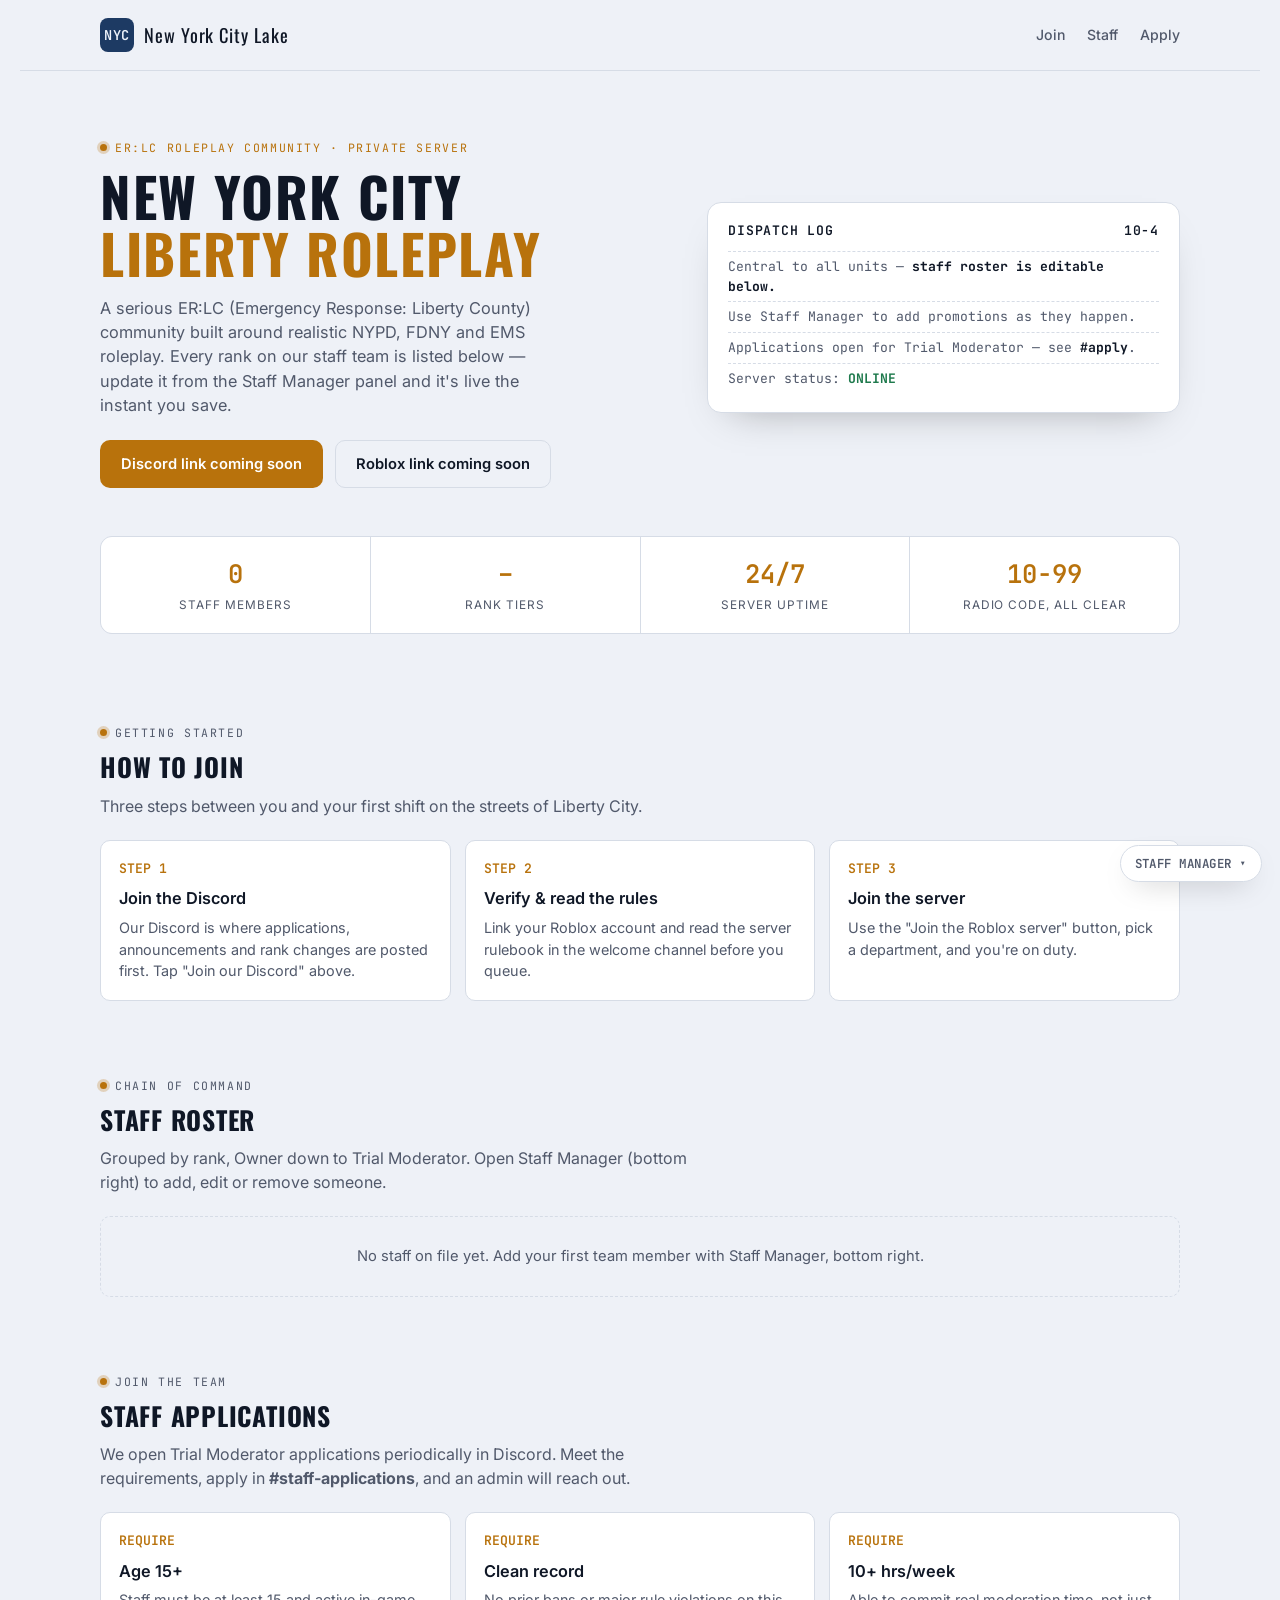
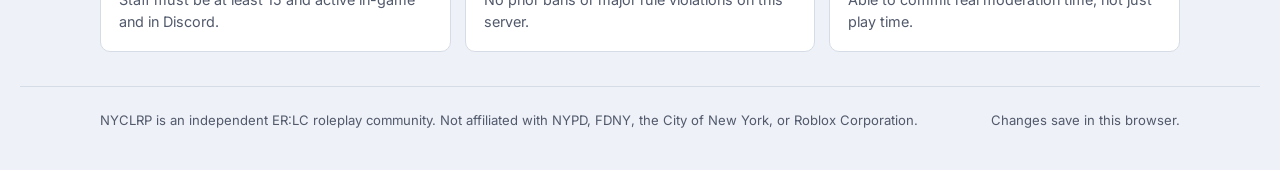
==== index.html @ 8e9d1079 "Create index.html" ====
<!doctype html>
<html lang="en">
<head>
<meta charset="UTF-8">
<meta name="viewport" content="width=device-width, initial-scale=1.0">
<title>New York City Lake </title>
<link rel="preconnect" href="https://fonts.googleapis.com">
<link rel="preconnect" href="https://fonts.gstatic.com" crossorigin>
<link rel="stylesheet" href="https://fonts.googleapis.com/css2?family=Oswald:wght@500;600;700&family=Inter:wght@400;500;600;700&family=JetBrains+Mono:wght@500;600&display=swap">
<style>
  :root {
    --bg: #eef1f7;
    --surface: #ffffff;
    --surface-2: #e4e9f2;
    --ink: #0f1726;
    --ink-dim: #51596b;
    --line: #d6dce6;
    --accent: #b8720c;
    --accent-ink: #ffffff;
    --badge: #1d3a63;
    --badge-ink: #eef3fb;
    --danger: #b23a3a;
    --good: #1f7a4d;
    --radius: 10px;
    --font-display: "Oswald", "Arial Narrow", sans-serif;
    --font-body: "Inter", system-ui, sans-serif;
    --font-mono: "JetBrains Mono", ui-monospace, monospace;
  }

  @media (prefers-color-scheme: dark) {
    :root:not([data-theme="light"]) {
      --bg: #0a0f1c;
      --surface: #111a2c;
      --surface-2: #182438;
      --ink: #e8edf6;
      --ink-dim: #93a0b8;
      --line: #26324a;
      --accent: #f5a623;
      --accent-ink: #1a1200;
      --badge: #3b6ea5;
      --badge-ink: #f2f6fc;
      --danger: #ef6a6a;
      --good: #3ecb82;
    }
  }

  :root[data-theme="dark"] {
    --bg: #0a0f1c;
    --surface: #111a2c;
    --surface-2: #182438;
    --ink: #e8edf6;
    --ink-dim: #93a0b8;
    --line: #26324a;
    --accent: #f5a623;
    --accent-ink: #1a1200;
    --badge: #3b6ea5;
    --badge-ink: #f2f6fc;
    --danger: #ef6a6a;
    --good: #3ecb82;
  }

  * { box-sizing: border-box; }
  html { color-scheme: light dark; }

  body {
    margin: 0;
    background: var(--bg);
    color: var(--ink);
    font-family: var(--font-body);
    line-height: 1.5;
    padding-inline: 20px;
  }

  a { color: inherit; }

  .wrap {
    max-width: 1080px;
    margin: 0 auto;
  }

  h1, h2, h3 {
    font-family: var(--font-display);
    text-transform: uppercase;
    letter-spacing: 0.03em;
    text-wrap: balance;
    margin: 0;
  }

  .eyebrow {
    font-family: var(--font-mono);
    font-size: 0.72rem;
    letter-spacing: 0.14em;
    text-transform: uppercase;
    color: var(--accent);
    display: flex;
    align-items: center;
    gap: 8px;
  }

  .eyebrow::before {
    content: "";
    width: 7px;
    height: 7px;
    border-radius: 50%;
    background: var(--accent);
    box-shadow: 0 0 0 3px color-mix(in srgb, var(--accent) 25%, transparent);
  }

  /* ---------- Header ---------- */
  header.top {
    padding-block: 18px;
    display: flex;
    align-items: center;
    justify-content: space-between;
    gap: 16px;
    border-bottom: 1px solid var(--line);
  }

  .brand {
    display: flex;
    align-items: center;
    gap: 10px;
    font-family: var(--font-display);
    font-size: 1.15rem;
    letter-spacing: 0.05em;
  }

  .brand .badge-mark {
    width: 34px;
    height: 34px;
    border-radius: 8px;
    background: var(--badge);
    color: var(--badge-ink);
    display: grid;
    place-items: center;
    font-family: var(--font-mono);
    font-weight: 600;
    font-size: 0.85rem;
  }

  nav.toplinks {
    display: flex;
    gap: 22px;
    font-size: 0.88rem;
    font-weight: 500;
  }
  nav.toplinks a { text-decoration: none; color: var(--ink-dim); }
  nav.toplinks a:hover { color: var(--ink); }

  /* ---------- Hero ---------- */
  .hero {
    padding-block: 56px 40px;
    display: grid;
    grid-template-columns: 1.2fr 1fr;
    gap: 40px;
    align-items: center;
  }

  @media (max-width: 760px) {
    .hero { grid-template-columns: 1fr; padding-block: 36px 28px; }
  }

  .hero h1 {
    font-size: clamp(2.1rem, 5vw, 3.4rem);
    line-height: 1.05;
    margin-block: 10px 14px;
  }

  .hero h1 .accent { color: var(--accent); }

  .hero p.lede {
    font-size: 1.02rem;
    color: var(--ink-dim);
    max-width: 46ch;
    margin: 0 0 22px;
  }

  .cta-row { display: flex; gap: 12px; flex-wrap: wrap; }

  .btn {
    font-family: var(--font-body);
    font-weight: 600;
    font-size: 0.92rem;
    border-radius: var(--radius);
    padding: 12px 20px;
    border: 1px solid transparent;
    cursor: pointer;
    text-decoration: none;
    display: inline-flex;
    align-items: center;
    gap: 8px;
    transition: transform 0.12s ease, filter 0.12s ease;
  }
  .btn:hover { filter: brightness(1.06); }
  .btn:active { transform: translateY(1px); }
  .btn:focus-visible { outline: 2px solid var(--accent); outline-offset: 2px; }

  .btn-accent { background: var(--accent); color: var(--accent-ink); }
  .btn-ghost { background: transparent; border-color: var(--line); color: var(--ink); }
  .btn-ghost:hover { background: var(--surface-2); }

  .dispatch-panel {
    background: var(--surface);
    border: 1px solid var(--line);
    border-radius: 14px;
    padding: 18px 20px;
    font-family: var(--font-mono);
    font-size: 0.82rem;
    color: var(--ink-dim);
    box-shadow: 0 18px 40px -24px rgba(0,0,0,0.35);
  }
  .dispatch-panel .dp-head {
    display: flex;
    justify-content: space-between;
    color: var(--ink);
    font-weight: 600;
    margin-bottom: 10px;
    letter-spacing: 0.06em;
  }
  .dispatch-panel .dp-line { padding: 5px 0; border-top: 1px dashed var(--line); }
  .dispatch-panel .dp-line:first-of-type { border-top: none; }
  .dispatch-panel .dp-line b { color: var(--ink); }

  /* ---------- Stat strip ---------- */
  .stats {
    display: grid;
    grid-template-columns: repeat(4, 1fr);
    gap: 1px;
    background: var(--line);
    border: 1px solid var(--line);
    border-radius: 12px;
    overflow: hidden;
    margin-block: 8px 48px;
  }
  @media (max-width: 640px) { .stats { grid-template-columns: repeat(2, 1fr); } }
  .stat {
    background: var(--surface);
    padding: 18px 16px;
    text-align: center;
  }
  .stat .num {
    font-family: var(--font-mono);
    font-size: 1.6rem;
    font-weight: 600;
    font-variant-numeric: tabular-nums;
    color: var(--accent);
  }
  .stat .lbl {
    font-size: 0.74rem;
    color: var(--ink-dim);
    text-transform: uppercase;
    letter-spacing: 0.08em;
    margin-top: 4px;
  }

  /* ---------- Section shell ---------- */
  section { padding-block: 34px; }
  section .sec-head { margin-bottom: 22px; }
  section .sec-head h2 { font-size: 1.6rem; margin-top: 6px; }
  section .sec-head p { color: var(--ink-dim); max-width: 60ch; margin: 8px 0 0; }

  /* ---------- Join steps ---------- */
  .steps {
    display: grid;
    grid-template-columns: repeat(3, 1fr);
    gap: 14px;
  }
  @media (max-width: 760px) { .steps { grid-template-columns: 1fr; } }
  .step {
    background: var(--surface);
    border: 1px solid var(--line);
    border-radius: var(--radius);
    padding: 18px;
  }
  .step .step-no {
    font-family: var(--font-mono);
    color: var(--accent);
    font-weight: 600;
    font-size: 0.82rem;
  }
  .step h3 {
    font-family: var(--font-body);
    text-transform: none;
    font-size: 1.02rem;
    font-weight: 600;
    letter-spacing: 0;
    margin: 8px 0 6px;
  }
  .step p { color: var(--ink-dim); font-size: 0.9rem; margin: 0; }

  /* ---------- Staff roster ---------- */
  .rank-group { margin-bottom: 26px; }
  .rank-group h3 {
    font-family: var(--font-display);
    font-size: 1rem;
    color: var(--ink);
    display: flex;
    align-items: center;
    gap: 10px;
    margin-bottom: 12px;
  }
  .rank-group h3 .count {
    font-family: var(--font-mono);
    background: var(--surface-2);
    color: var(--ink-dim);
    border-radius: 999px;
    padding: 2px 9px;
    font-size: 0.72rem;
    text-transform: none;
    letter-spacing: 0;
  }
  .rank-group h3::after {
    content: "";
    flex: 1;
    height: 1px;
    background: var(--line);
  }

  .roster-grid {
    display: grid;
    grid-template-columns: repeat(auto-fill, minmax(230px, 1fr));
    gap: 12px;
  }

  .staff-card {
    background: var(--surface);
    border: 1px solid var(--line);
    border-radius: var(--radius);
    padding: 14px 16px;
    display: flex;
    flex-direction: column;
    gap: 6px;
    position: relative;
  }
  .staff-card .s-name {
    font-weight: 600;
    font-size: 0.98rem;
  }
  .staff-card .s-rank {
    font-family: var(--font-mono);
    font-size: 0.7rem;
    color: var(--accent);
    text-transform: uppercase;
    letter-spacing: 0.06em;
  }
  .staff-card .s-meta {
    font-size: 0.82rem;
    color: var(--ink-dim);
    display: flex;
    flex-direction: column;
    gap: 2px;
  }
  .staff-card .s-meta span b {
    color: var(--ink-dim);
    font-family: var(--font-mono);
    font-weight: 500;
  }
  .staff-card .s-edit {
    position: absolute;
    top: 10px;
    right: 10px;
    display: flex;
    gap: 6px;
  }
  .staff-card .s-edit button {
    border: 1px solid var(--line);
    background: var(--surface-2);
    color: var(--ink-dim);
    border-radius: 6px;
    font-size: 0.68rem;
    padding: 3px 7px;
    cursor: pointer;
    font-family: var(--font-body);
  }
  .staff-card .s-edit button:hover { color: var(--ink); }

  .empty-roster {
    border: 1px dashed var(--line);
    border-radius: var(--radius);
    padding: 28px;
    text-align: center;
    color: var(--ink-dim);
    font-size: 0.92rem;
  }

  /* ---------- Admin dock ---------- */
  .admin-dock {
    position: fixed;
    bottom: 18px;
    right: 18px;
    z-index: 40;
    display: flex;
    flex-direction: column;
    align-items: flex-end;
    gap: 10px;
  }
  .admin-toggle {
    background: var(--surface);
    border: 1px solid var(--line);
    color: var(--ink-dim);
    border-radius: 999px;
    padding: 9px 14px;
    font-size: 0.78rem;
    font-weight: 600;
    cursor: pointer;
    box-shadow: 0 10px 30px -14px rgba(0,0,0,0.4);
    font-family: var(--font-mono);
    letter-spacing: 0.04em;
  }
  .admin-toggle:hover { color: var(--ink); }

  .admin-panel {
    width: min(360px, calc(100vw - 36px));
    max-height: min(70vh, 560px);
    overflow-y: auto;
    background: var(--surface);
    border: 1px solid var(--line);
    border-radius: 12px;
    padding: 16px;
    box-shadow: 0 24px 60px -20px rgba(0,0,0,0.45);
    display: none;
  }
  body.admin-open .admin-panel { display: block; }

  .admin-panel h4 {
    font-family: var(--font-display);
    font-size: 0.92rem;
    margin: 0 0 10px;
    letter-spacing: 0.04em;
  }
  .admin-panel .note {
    font-size: 0.76rem;
    color: var(--ink-dim);
    margin: 0 0 12px;
    padding: 8px 10px;
    background: var(--surface-2);
    border-radius: 8px;
  }
  .field { margin-bottom: 10px; }
  .field label {
    display: block;
    font-size: 0.72rem;
    text-transform: uppercase;
    letter-spacing: 0.06em;
    color: var(--ink-dim);
    margin-bottom: 4px;
  }
  .field input, .field select {
    width: 100%;
    background: var(--surface-2);
    border: 1px solid var(--line);
    border-radius: 7px;
    padding: 8px 10px;
    color: var(--ink);
    font-family: var(--font-body);
    font-size: 0.86rem;
  }
  .field input:focus-visible, .field select:focus-visible { outline: 2px solid var(--accent); }

  .admin-panel .form-actions { display: flex; gap: 8px; margin-top: 4px; }
  .admin-panel .form-actions .btn { padding: 9px 14px; font-size: 0.82rem; flex: 1; justify-content: center; }

  .admin-status {
    font-size: 0.78rem;
    margin-top: 8px;
    min-height: 1.2em;
  }
  .admin-status.err { color: var(--danger); }
  .admin-status.ok { color: var(--good); }

  hr.divider { border: none; border-top: 1px solid var(--line); margin: 16px 0; }

  .link-edit-row { display: flex; gap: 6px; }
  .link-edit-row input { flex: 1; }
  .link-edit-row button {
    border: 1px solid var(--line);
    background: var(--surface-2);
    border-radius: 7px;
    padding: 0 10px;
    cursor: pointer;
    color: var(--ink-dim);
    font-size: 0.78rem;
  }

  footer {
    border-top: 1px solid var(--line);
    padding-block: 24px 40px;
    color: var(--ink-dim);
    font-size: 0.82rem;
    display: flex;
    justify-content: space-between;
    flex-wrap: wrap;
    gap: 10px;
  }
</style>
</head>
<body>

<header class="top">
  <div class="wrap" style="display:flex;align-items:center;justify-content:space-between;width:100%;">
    <div class="brand">
      <span class="badge-mark">NYC</span>
      New York City Lake
    </div>
    <nav class="toplinks">
      <a href="#join">Join</a>
      <a href="#staff">Staff</a>
      <a href="#apply">Apply</a>
    </nav>
  </div>
</header>

<div class="wrap">

  <section class="hero" style="padding-top:56px;">
    <div>
      <p class="eyebrow">ER:LC ROLEPLAY COMMUNITY &middot; PRIVATE SERVER</p>
      <h1>New York City<br><span class="accent">Liberty Roleplay</span></h1>
      <p class="lede">A serious ER:LC (Emergency Response: Liberty County) community built around realistic NYPD, FDNY and EMS roleplay. Every rank on our staff team is listed below — update it from the Staff Manager panel and it's live the instant you save.</p>
      <div class="cta-row">
        <a class="btn btn-accent" id="discordCta" href="#" target="_blank" rel="noopener">Join our Discord →</a>
        <a class="btn btn-ghost" id="robloxCta" href="#" target="_blank" rel="noopener">Join the Roblox server</a>
      </div>
    </div>
    <div class="dispatch-panel">
      <div class="dp-head"><span>DISPATCH LOG</span><span>10-4</span></div>
      <div class="dp-line">Central to all units — <b>staff roster is editable below.</b></div>
      <div class="dp-line">Use Staff Manager to add promotions as they happen.</div>
      <div class="dp-line">Applications open for Trial Moderator — see <b>#apply</b>.</div>
      <div class="dp-line">Server status: <b style="color:var(--good);">ONLINE</b></div>
    </div>
  </section>

  <div class="stats">
    <div class="stat"><div class="num" id="statStaff">–</div><div class="lbl">Staff members</div></div>
    <div class="stat"><div class="num" id="statRanks">–</div><div class="lbl">Rank tiers</div></div>
    <div class="stat"><div class="num">24/7</div><div class="lbl">Server uptime</div></div>
    <div class="stat"><div class="num">10-99</div><div class="lbl">Radio code, all clear</div></div>
  </div>

  <section id="join">
    <div class="sec-head">
      <p class="eyebrow">GETTING STARTED</p>
      <h2>How to join</h2>
      <p>Three steps between you and your first shift on the streets of Liberty City.</p>
    </div>
    <div class="steps">
      <div class="step">
        <div class="step-no">STEP 1</div>
        <h3>Join the Discord</h3>
        <p>Our Discord is where applications, announcements and rank changes are posted first. Tap "Join our Discord" above.</p>
      </div>
      <div class="step">
        <div class="step-no">STEP 2</div>
        <h3>Verify &amp; read the rules</h3>
        <p>Link your Roblox account and read the server rulebook in the welcome channel before you queue.</p>
      </div>
      <div class="step">
        <div class="step-no">STEP 3</div>
        <h3>Join the server</h3>
        <p>Use the "Join the Roblox server" button, pick a department, and you're on duty.</p>
      </div>
    </div>
  </section>

  <section id="staff">
    <div class="sec-head">
      <p class="eyebrow">CHAIN OF COMMAND</p>
      <h2>Staff roster</h2>
      <p>Grouped by rank, Owner down to Trial Moderator. Open Staff Manager (bottom right) to add, edit or remove someone.</p>
    </div>
    <div id="rosterRoot">
      <div class="empty-roster">Loading roster…</div>
    </div>
  </section>

  <section id="apply">
    <div class="sec-head">
      <p class="eyebrow">JOIN THE TEAM</p>
      <h2>Staff applications</h2>
      <p>We open Trial Moderator applications periodically in Discord. Meet the requirements, apply in <b>#staff-applications</b>, and an admin will reach out.</p>
    </div>
    <div class="steps">
      <div class="step">
        <div class="step-no">REQUIRE</div>
        <h3>Age 15+</h3>
        <p>Staff must be at least 15 and active in-game and in Discord.</p>
      </div>
      <div class="step">
        <div class="step-no">REQUIRE</div>
        <h3>Clean record</h3>
        <p>No prior bans or major rule violations on this server.</p>
      </div>
      <div class="step">
        <div class="step-no">REQUIRE</div>
        <h3>10+ hrs/week</h3>
        <p>Able to commit real moderation time, not just play time.</p>
      </div>
    </div>
  </section>

</div>

<footer>
  <div class="wrap" style="display:flex;justify-content:space-between;flex-wrap:wrap;gap:10px;width:100%;">
    <span>NYCLRP is an independent ER:LC roleplay community. Not affiliated with NYPD, FDNY, the City of New York, or Roblox Corporation.</span>
    <span id="footNote">Changes save in this browser.</span>
  </div>
</footer>

<div class="admin-dock">
  <div class="admin-panel" id="adminPanel">
    <h4>STAFF MANAGER</h4>
    <p class="note">Add, edit or remove staff below. Changes save to this browser and appear on the roster immediately.</p>

    <div class="field">
      <label for="f-name">Name / callsign</label>
      <input id="f-name" type="text" placeholder="e.g. Officer J. Reyes">
    </div>
    <div class="field">
      <label for="f-roblox">Roblox username</label>
      <input id="f-roblox" type="text" placeholder="e.g. jreyes_nyc">
    </div>
    <div class="field">
      <label for="f-discord">Discord tag</label>
      <input id="f-discord" type="text" placeholder="e.g. jreyes">
    </div>
    <div class="field">
      <label for="f-badge">Badge / unit number (optional)</label>
      <input id="f-badge" type="text" placeholder="e.g. 4471">
    </div>
    <div class="field">
      <label for="f-rank">Rank</label>
      <select id="f-rank">
        <option value="7">Owner</option>
        <option value="6">Co-Owner</option>
        <option value="5">Head Admin</option>
        <option value="4">Admin</option>
        <option value="3">Senior Moderator</option>
        <option value="2">Moderator</option>
        <option value="1">Trial Moderator</option>
      </select>
    </div>
    <div class="form-actions">
      <button class="btn btn-accent" id="saveStaffBtn" type="button">Add to roster</button>
      <button class="btn btn-ghost" id="cancelEditBtn" type="button" style="display:none;">Cancel</button>
    </div>
    <div class="admin-status" id="staffStatus"></div>

    <hr class="divider">

    <h4>SERVER LINKS</h4>
    <div class="field">
      <label for="f-discord-link">Discord invite URL</label>
      <div class="link-edit-row">
        <input id="f-discord-link" type="text" placeholder="https://discord.gg/...">
        <button id="saveDiscordLink" type="button">Save</button>
      </div>
    </div>
    <div class="field">
      <label for="f-roblox-link">Roblox server URL</label>
      <div class="link-edit-row">
        <input id="f-roblox-link" type="text" placeholder="https://roblox.com/games/...">
        <button id="saveRobloxLink" type="button">Save</button>
      </div>
    </div>
    <div class="admin-status" id="linksStatus"></div>
  </div>
  <button class="admin-toggle" id="adminToggle">STAFF MANAGER ▾</button>
</div>

<script>
(function () {
  var STAFF_KEY = "nyclrp_staff";
  var CONFIG_KEY = "nyclrp_config";

  var RANK_ORDER = [
    { key: "7", label: "Owner" },
    { key: "6", label: "Co-Owner" },
    { key: "5", label: "Head Admin" },
    { key: "4", label: "Admin" },
    { key: "3", label: "Senior Moderator" },
    { key: "2", label: "Moderator" },
    { key: "1", label: "Trial Moderator" }
  ];

  var els = {
    rosterRoot: document.getElementById("rosterRoot"),
    statStaff: document.getElementById("statStaff"),
    statRanks: document.getElementById("statRanks"),
    discordCta: document.getElementById("discordCta"),
    robloxCta: document.getElementById("robloxCta"),
    adminToggle: document.getElementById("adminToggle"),
    fName: document.getElementById("f-name"),
    fRoblox: document.getElementById("f-roblox"),
    fDiscord: document.getElementById("f-discord"),
    fBadge: document.getElementById("f-badge"),
    fRank: document.getElementById("f-rank"),
    saveStaffBtn: document.getElementById("saveStaffBtn"),
    cancelEditBtn: document.getElementById("cancelEditBtn"),
    staffStatus: document.getElementById("staffStatus"),
    fDiscordLink: document.getElementById("f-discord-link"),
    fRobloxLink: document.getElementById("f-roblox-link"),
    saveDiscordLink: document.getElementById("saveDiscordLink"),
    saveRobloxLink: document.getElementById("saveRobloxLink"),
    linksStatus: document.getElementById("linksStatus")
  };

  var editingId = null;

  function escapeHtml(s) {
    return String(s == null ? "" : s).replace(/[&<>"']/g, function (c) {
      return { "&": "&amp;", "<": "&lt;", ">": "&gt;", '"': "&quot;", "'": "&#39;" }[c];
    });
  }

  function loadStaff() {
    try {
      return JSON.parse(localStorage.getItem(STAFF_KEY) || "[]");
    } catch (e) {
      return [];
    }
  }

  function saveStaff(list) {
    localStorage.setItem(STAFF_KEY, JSON.stringify(list));
  }

  function loadConfig() {
    try {
      return JSON.parse(localStorage.getItem(CONFIG_KEY) || "{}");
    } catch (e) {
      return {};
    }
  }

  function saveConfig(cfg) {
    localStorage.setItem(CONFIG_KEY, JSON.stringify(cfg));
  }

  function renderRoster() {
    var docs = loadStaff();
    els.statStaff.textContent = docs.length;
    var present = new Set(docs.map(function (d) { return String(d.rank); }));
    els.statRanks.textContent = present.size || "–";

    if (!docs.length) {
      els.rosterRoot.innerHTML = '<div class="empty-roster">No staff on file yet. Add your first team member with Staff Manager, bottom right.</div>';
      return;
    }

    var byRank = {};
    docs.forEach(function (d) {
      var k = String(d.rank);
      (byRank[k] = byRank[k] || []).push(d);
    });

    var html = "";
    RANK_ORDER.forEach(function (r) {
      var members = byRank[r.key];
      if (!members || !members.length) return;
      members.sort(function (a, b) { return (a.name || "").localeCompare(b.name || ""); });
      html += '<div class="rank-group"><h3>' + escapeHtml(r.label) + ' <span class="count">' + members.length + '</span></h3><div class="roster-grid">';
      members.forEach(function (m) {
        html += '<div class="staff-card" data-id="' + escapeHtml(m.id) + '">' +
          '<div class="s-edit"><button data-act="edit">Edit</button><button data-act="remove">Remove</button></div>' +
          '<div class="s-rank">' + escapeHtml(r.label) + '</div>' +
          '<div class="s-name">' + escapeHtml(m.name) + '</div>' +
          '<div class="s-meta">' +
          (m.roblox ? '<span><b>RBLX</b> ' + escapeHtml(m.roblox) + '</span>' : '') +
          (m.discord ? '<span><b>DISC</b> ' + escapeHtml(m.discord) + '</span>' : '') +
          (m.badge ? '<span><b>BADGE</b> ' + escapeHtml(m.badge) + '</span>' : '') +
          '</div></div>';
      });
      html += '</div></div>';
    });
    els.rosterRoot.innerHTML = html || '<div class="empty-roster">No staff on file yet.</div>';
  }

  els.rosterRoot.addEventListener("click", function (e) {
    var btn = e.target.closest("button[data-act]");
    if (!btn) return;
    var card = btn.closest(".staff-card");
    var id = card.getAttribute("data-id");
    var list = loadStaff();
    var rec = list.find(function (s) { return s.id === id; });
    if (!rec) return;

    if (btn.dataset.act === "edit") {
      editingId = id;
      els.fName.value = rec.name || "";
      els.fRoblox.value = rec.roblox || "";
      els.fDiscord.value = rec.discord || "";
      els.fBadge.value = rec.badge || "";
      els.fRank.value = String(rec.rank);
      els.saveStaffBtn.textContent = "Save changes";
      els.cancelEditBtn.style.display = "inline-flex";
      els.staffStatus.textContent = "";
      document.body.classList.add("admin-open");
      window.scrollTo({ top: 0, behavior: "smooth" });
    } else if (btn.dataset.act === "remove") {
      saveStaff(list.filter(function (s) { return s.id !== id; }));
      renderRoster();
    }
  });

  els.cancelEditBtn.addEventListener("click", resetForm);

  function resetForm() {
    editingId = null;
    els.fName.value = "";
    els.fRoblox.value = "";
    els.fDiscord.value = "";
    els.fBadge.value = "";
    els.fRank.value = "1";
    els.saveStaffBtn.textContent = "Add to roster";
    els.cancelEditBtn.style.display = "none";
    els.staffStatus.textContent = "";
  }

  els.saveStaffBtn.addEventListener("click", function () {
    var name = els.fName.value.trim();
    if (!name) {
      els.staffStatus.className = "admin-status err";
      els.staffStatus.textContent = "Name is required.";
      return;
    }
    var list = loadStaff();
    var body = {
      name: name,
      roblox: els.fRoblox.value.trim(),
      discord: els.fDiscord.value.trim(),
      badge: els.fBadge.value.trim(),
      rank: Number(els.fRank.value),
      updatedAt: new Date().toISOString()
    };

    if (editingId) {
      var idx = list.findIndex(function (s) { return s.id === editingId; });
      if (idx !== -1) list[idx] = Object.assign({ id: editingId }, body);
    } else {
      body.id = "s_" + Date.now() + "_" + Math.random().toString(36).slice(2, 8);
      list.push(body);
    }
    saveStaff(list);
    els.staffStatus.className = "admin-status ok";
    els.staffStatus.textContent = "Saved.";
    resetForm();
    renderRoster();
  });

  function applyConfig(cfg) {
    if (cfg && cfg.discordInvite) {
      els.discordCta.href = cfg.discordInvite;
      els.fDiscordLink.value = cfg.discordInvite;
      els.discordCta.textContent = "Join our Discord →";
    } else {
      els.discordCta.href = "#";
      els.discordCta.textContent = "Discord link coming soon";
    }
    if (cfg && cfg.robloxLink) {
      els.robloxCta.href = cfg.robloxLink;
      els.fRobloxLink.value = cfg.robloxLink;
      els.robloxCta.textContent = "Join the Roblox server";
    } else {
      els.robloxCta.href = "#";
      els.robloxCta.textContent = "Roblox link coming soon";
    }
  }

  function saveLink(field, input, statusEl) {
    var val = input.value.trim();
    if (!val) { statusEl.className = "admin-status err"; statusEl.textContent = "Enter a URL first."; return; }
    var cfg = loadConfig();
    cfg[field] = val;
    saveConfig(cfg);
    applyConfig(cfg);
    statusEl.className = "admin-status ok";
    statusEl.textContent = "Link updated.";
  }

  els.saveDiscordLink.addEventListener("click", function () { saveLink("discordInvite", els.fDiscordLink, els.linksStatus); });
  els.saveRobloxLink.addEventListener("click", function () { saveLink("robloxLink", els.fRobloxLink, els.linksStatus); });

  els.adminToggle.addEventListener("click", function () {
    document.body.classList.toggle("admin-open");
  });

  applyConfig(loadConfig());
  renderRoster();
})();
</script>
</body>
</html>
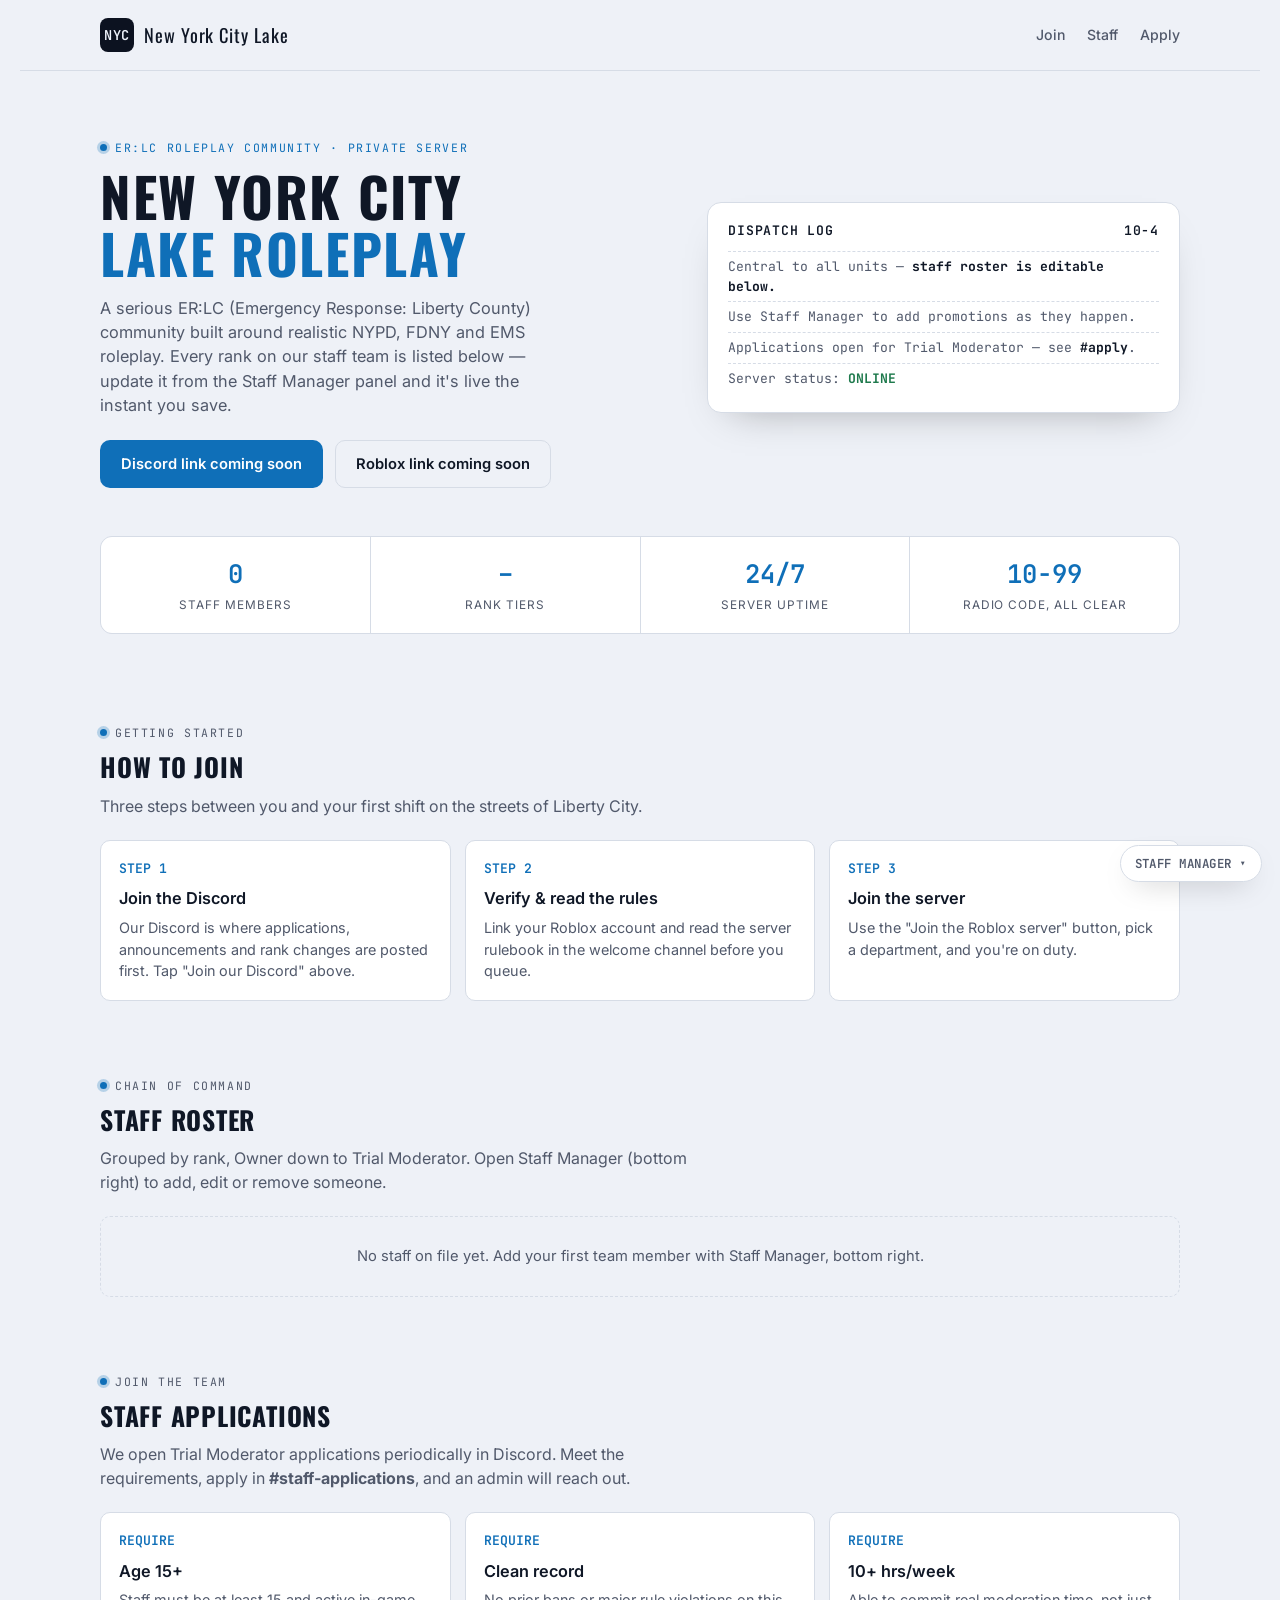
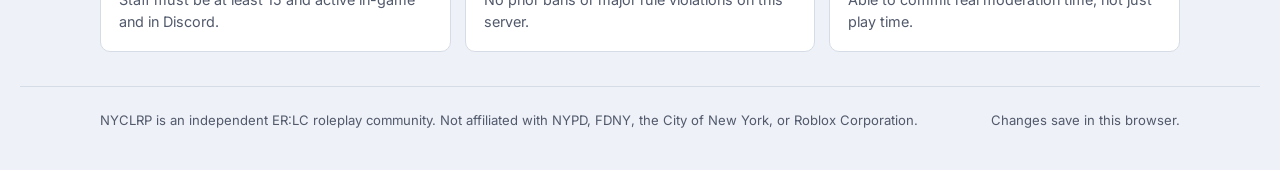
==== commit cd436381: "Update index.html" ====
--- a/index.html
+++ b/index.html
@@ -15,9 +15,9 @@
     --ink: #0f1726;
     --ink-dim: #51596b;
     --line: #d6dce6;
-    --accent: #b8720c;
+    --accent: #0f6fb8;
     --accent-ink: #ffffff;
-    --badge: #1d3a63;
+    --badge: #0c1220;
     --badge-ink: #eef3fb;
     --danger: #b23a3a;
     --good: #1f7a4d;
@@ -35,9 +35,9 @@
       --ink: #e8edf6;
       --ink-dim: #93a0b8;
       --line: #26324a;
-      --accent: #f5a623;
-      --accent-ink: #1a1200;
-      --badge: #3b6ea5;
+      --accent: #00c6e9;
+      --accent-ink: #04101c;
+      --badge: #060a12;
       --badge-ink: #f2f6fc;
       --danger: #ef6a6a;
       --good: #3ecb82;
@@ -51,9 +51,9 @@
     --ink: #e8edf6;
     --ink-dim: #93a0b8;
     --line: #26324a;
-    --accent: #f5a623;
-    --accent-ink: #1a1200;
-    --badge: #3b6ea5;
+    --accent: #00c6e9;
+    --accent-ink: #04101c;
+    --badge: #060a12;
     --badge-ink: #f2f6fc;
     --danger: #ef6a6a;
     --good: #3ecb82;
@@ -515,7 +515,7 @@
   <section class="hero" style="padding-top:56px;">
     <div>
       <p class="eyebrow">ER:LC ROLEPLAY COMMUNITY &middot; PRIVATE SERVER</p>
-      <h1>New York City<br><span class="accent">Liberty Roleplay</span></h1>
+      <h1>New York City<br><span class="accent">Lake Roleplay</span></h1>
       <p class="lede">A serious ER:LC (Emergency Response: Liberty County) community built around realistic NYPD, FDNY and EMS roleplay. Every rank on our staff team is listed below — update it from the Staff Manager panel and it's live the instant you save.</p>
       <div class="cta-row">
         <a class="btn btn-accent" id="discordCta" href="#" target="_blank" rel="noopener">Join our Discord →</a>
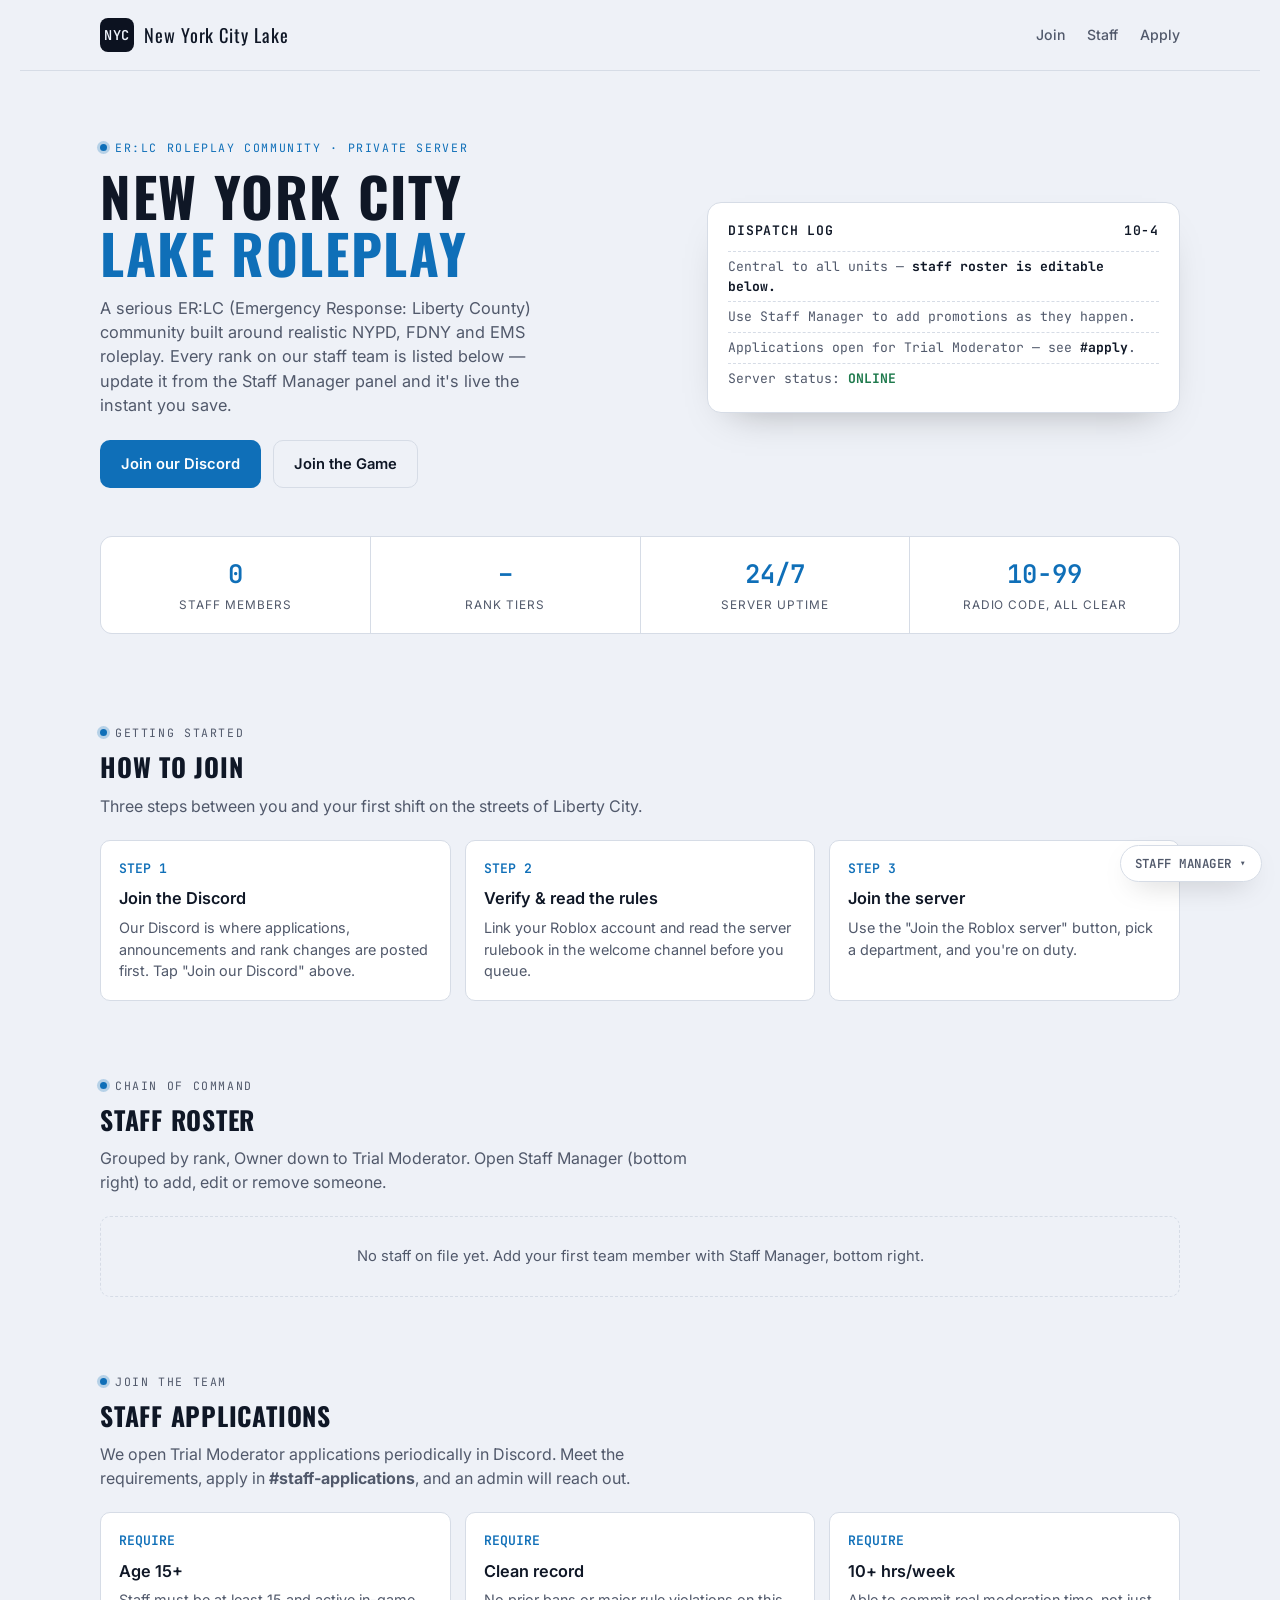
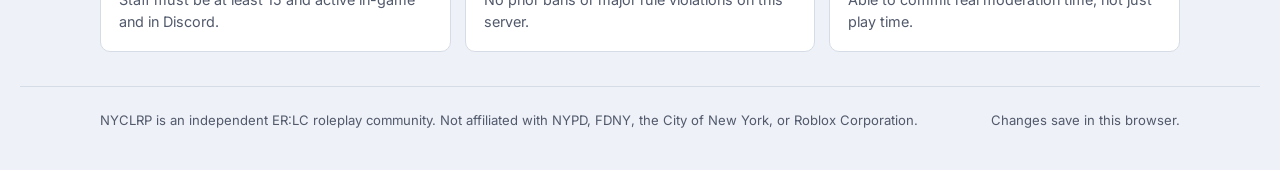
==== commit a2fab27e: "Update index.html" ====
--- a/index.html
+++ b/index.html
@@ -653,7 +653,7 @@
     <div class="field">
       <label for="f-discord-link">Discord invite URL</label>
       <div class="link-edit-row">
-        <input id="f-discord-link" type="text" placeholder="https://discord.gg/...">
+        <input id="f-discord-link" type="text" placeholder="https://discord.gg/nyclrp">
         <button id="saveDiscordLink" type="button">Save</button>
       </div>
     </div>
@@ -856,7 +856,7 @@
       els.discordCta.textContent = "Join our Discord →";
     } else {
       els.discordCta.href = "#";
-      els.discordCta.textContent = "Discord link coming soon";
+      els.discordCta.textContent = "Join our Discord";
     }
     if (cfg && cfg.robloxLink) {
       els.robloxCta.href = cfg.robloxLink;
@@ -864,7 +864,7 @@
       els.robloxCta.textContent = "Join the Roblox server";
     } else {
       els.robloxCta.href = "#";
-      els.robloxCta.textContent = "Roblox link coming soon";
+      els.robloxCta.textContent = "Join the Game";
     }
   }
 
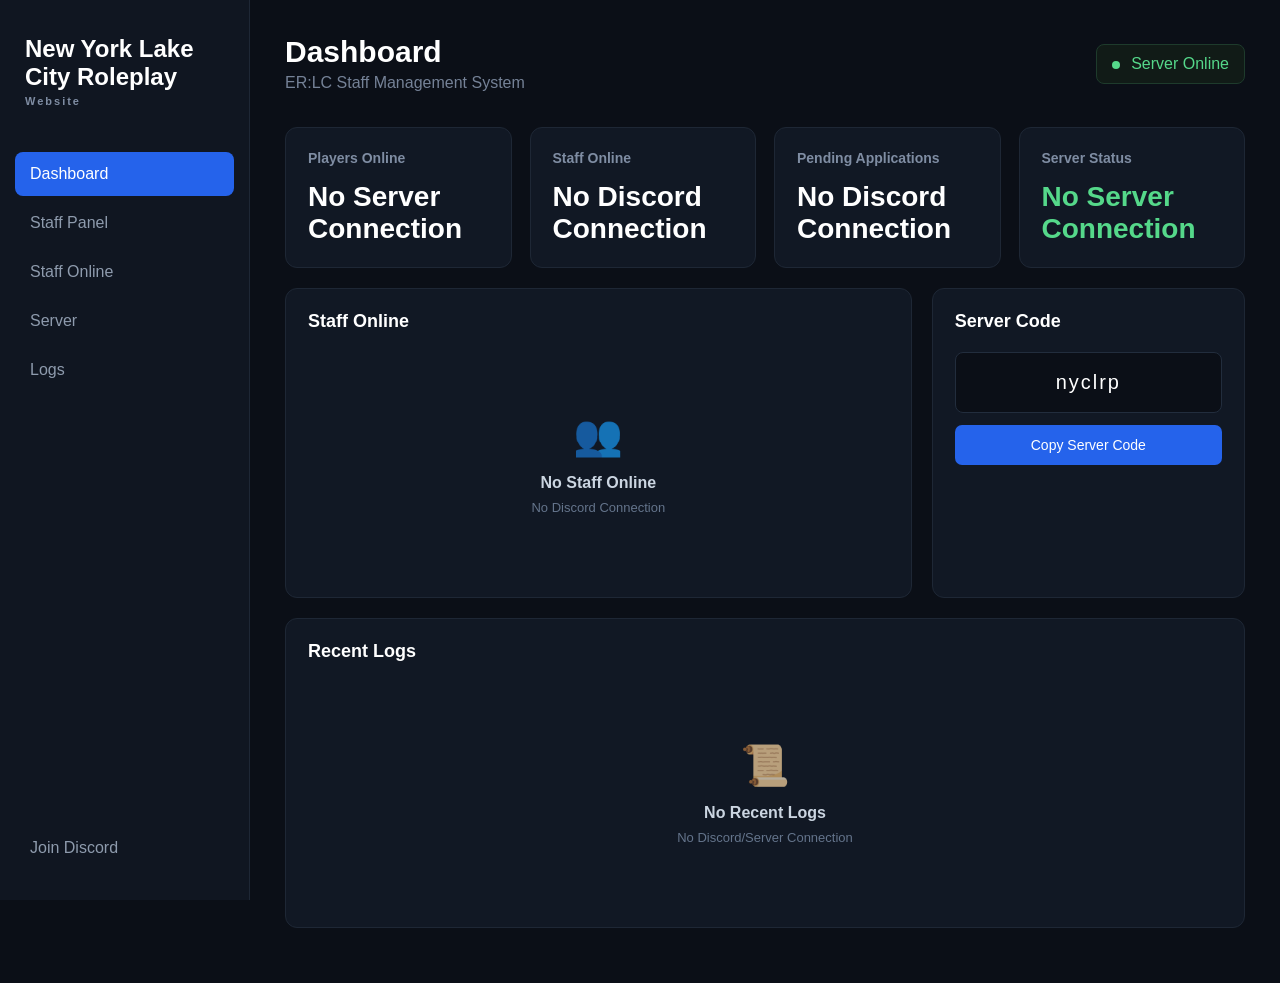
==== commit 529d6d09: "Add files via upload" ====
--- a/index.html
+++ b/index.html
@@ -1,894 +1,196 @@
-<!doctype html>
+<!DOCTYPE html>
 <html lang="en">
 <head>
-<meta charset="UTF-8">
-<meta name="viewport" content="width=device-width, initial-scale=1.0">
-<title>New York City Lake </title>
-<link rel="preconnect" href="https://fonts.googleapis.com">
-<link rel="preconnect" href="https://fonts.gstatic.com" crossorigin>
-<link rel="stylesheet" href="https://fonts.googleapis.com/css2?family=Oswald:wght@500;600;700&family=Inter:wght@400;500;600;700&family=JetBrains+Mono:wght@500;600&display=swap">
-<style>
-  :root {
-    --bg: #eef1f7;
-    --surface: #ffffff;
-    --surface-2: #e4e9f2;
-    --ink: #0f1726;
-    --ink-dim: #51596b;
-    --line: #d6dce6;
-    --accent: #0f6fb8;
-    --accent-ink: #ffffff;
-    --badge: #0c1220;
-    --badge-ink: #eef3fb;
-    --danger: #b23a3a;
-    --good: #1f7a4d;
-    --radius: 10px;
-    --font-display: "Oswald", "Arial Narrow", sans-serif;
-    --font-body: "Inter", system-ui, sans-serif;
-    --font-mono: "JetBrains Mono", ui-monospace, monospace;
-  }
+    <meta charset="UTF-8">
+    <meta name="viewport" content="width=device-width, initial-scale=1.0">
 
-  @media (prefers-color-scheme: dark) {
-    :root:not([data-theme="light"]) {
-      --bg: #0a0f1c;
-      --surface: #111a2c;
-      --surface-2: #182438;
-      --ink: #e8edf6;
-      --ink-dim: #93a0b8;
-      --line: #26324a;
-      --accent: #00c6e9;
-      --accent-ink: #04101c;
-      --badge: #060a12;
-      --badge-ink: #f2f6fc;
-      --danger: #ef6a6a;
-      --good: #3ecb82;
-    }
-  }
+    <title>ER:LC Staff Panel</title>
 
-  :root[data-theme="dark"] {
-    --bg: #0a0f1c;
-    --surface: #111a2c;
-    --surface-2: #182438;
-    --ink: #e8edf6;
-    --ink-dim: #93a0b8;
-    --line: #26324a;
-    --accent: #00c6e9;
-    --accent-ink: #04101c;
-    --badge: #060a12;
-    --badge-ink: #f2f6fc;
-    --danger: #ef6a6a;
-    --good: #3ecb82;
-  }
+    <link rel="stylesheet" href="style.css">
+</head>
 
-  * { box-sizing: border-box; }
-  html { color-scheme: light dark; }
-
-  body {
-    margin: 0;
-    background: var(--bg);
-    color: var(--ink);
-    font-family: var(--font-body);
-    line-height: 1.5;
-    padding-inline: 20px;
-  }
-
-  a { color: inherit; }
-
-  .wrap {
-    max-width: 1080px;
-    margin: 0 auto;
-  }
-
-  h1, h2, h3 {
-    font-family: var(--font-display);
-    text-transform: uppercase;
-    letter-spacing: 0.03em;
-    text-wrap: balance;
-    margin: 0;
-  }
-
-  .eyebrow {
-    font-family: var(--font-mono);
-    font-size: 0.72rem;
-    letter-spacing: 0.14em;
-    text-transform: uppercase;
-    color: var(--accent);
-    display: flex;
-    align-items: center;
-    gap: 8px;
-  }
-
-  .eyebrow::before {
-    content: "";
-    width: 7px;
-    height: 7px;
-    border-radius: 50%;
-    background: var(--accent);
-    box-shadow: 0 0 0 3px color-mix(in srgb, var(--accent) 25%, transparent);
-  }
-
-  /* ---------- Header ---------- */
-  header.top {
-    padding-block: 18px;
-    display: flex;
-    align-items: center;
-    justify-content: space-between;
-    gap: 16px;
-    border-bottom: 1px solid var(--line);
-  }
-
-  .brand {
-    display: flex;
-    align-items: center;
-    gap: 10px;
-    font-family: var(--font-display);
-    font-size: 1.15rem;
-    letter-spacing: 0.05em;
-  }
-
-  .brand .badge-mark {
-    width: 34px;
-    height: 34px;
-    border-radius: 8px;
-    background: var(--badge);
-    color: var(--badge-ink);
-    display: grid;
-    place-items: center;
-    font-family: var(--font-mono);
-    font-weight: 600;
-    font-size: 0.85rem;
-  }
-
-  nav.toplinks {
-    display: flex;
-    gap: 22px;
-    font-size: 0.88rem;
-    font-weight: 500;
-  }
-  nav.toplinks a { text-decoration: none; color: var(--ink-dim); }
-  nav.toplinks a:hover { color: var(--ink); }
-
-  /* ---------- Hero ---------- */
-  .hero {
-    padding-block: 56px 40px;
-    display: grid;
-    grid-template-columns: 1.2fr 1fr;
-    gap: 40px;
-    align-items: center;
-  }
-
-  @media (max-width: 760px) {
-    .hero { grid-template-columns: 1fr; padding-block: 36px 28px; }
-  }
-
-  .hero h1 {
-    font-size: clamp(2.1rem, 5vw, 3.4rem);
-    line-height: 1.05;
-    margin-block: 10px 14px;
-  }
-
-  .hero h1 .accent { color: var(--accent); }
-
-  .hero p.lede {
-    font-size: 1.02rem;
-    color: var(--ink-dim);
-    max-width: 46ch;
-    margin: 0 0 22px;
-  }
-
-  .cta-row { display: flex; gap: 12px; flex-wrap: wrap; }
-
-  .btn {
-    font-family: var(--font-body);
-    font-weight: 600;
-    font-size: 0.92rem;
-    border-radius: var(--radius);
-    padding: 12px 20px;
-    border: 1px solid transparent;
-    cursor: pointer;
-    text-decoration: none;
-    display: inline-flex;
-    align-items: center;
-    gap: 8px;
-    transition: transform 0.12s ease, filter 0.12s ease;
-  }
-  .btn:hover { filter: brightness(1.06); }
-  .btn:active { transform: translateY(1px); }
-  .btn:focus-visible { outline: 2px solid var(--accent); outline-offset: 2px; }
-
-  .btn-accent { background: var(--accent); color: var(--accent-ink); }
-  .btn-ghost { background: transparent; border-color: var(--line); color: var(--ink); }
-  .btn-ghost:hover { background: var(--surface-2); }
-
-  .dispatch-panel {
-    background: var(--surface);
-    border: 1px solid var(--line);
-    border-radius: 14px;
-    padding: 18px 20px;
-    font-family: var(--font-mono);
-    font-size: 0.82rem;
-    color: var(--ink-dim);
-    box-shadow: 0 18px 40px -24px rgba(0,0,0,0.35);
-  }
-  .dispatch-panel .dp-head {
-    display: flex;
-    justify-content: space-between;
-    color: var(--ink);
-    font-weight: 600;
-    margin-bottom: 10px;
-    letter-spacing: 0.06em;
-  }
-  .dispatch-panel .dp-line { padding: 5px 0; border-top: 1px dashed var(--line); }
-  .dispatch-panel .dp-line:first-of-type { border-top: none; }
-  .dispatch-panel .dp-line b { color: var(--ink); }
-
-  /* ---------- Stat strip ---------- */
-  .stats {
-    display: grid;
-    grid-template-columns: repeat(4, 1fr);
-    gap: 1px;
-    background: var(--line);
-    border: 1px solid var(--line);
-    border-radius: 12px;
-    overflow: hidden;
-    margin-block: 8px 48px;
-  }
-  @media (max-width: 640px) { .stats { grid-template-columns: repeat(2, 1fr); } }
-  .stat {
-    background: var(--surface);
-    padding: 18px 16px;
-    text-align: center;
-  }
-  .stat .num {
-    font-family: var(--font-mono);
-    font-size: 1.6rem;
-    font-weight: 600;
-    font-variant-numeric: tabular-nums;
-    color: var(--accent);
-  }
-  .stat .lbl {
-    font-size: 0.74rem;
-    color: var(--ink-dim);
-    text-transform: uppercase;
-    letter-spacing: 0.08em;
-    margin-top: 4px;
-  }
-
-  /* ---------- Section shell ---------- */
-  section { padding-block: 34px; }
-  section .sec-head { margin-bottom: 22px; }
-  section .sec-head h2 { font-size: 1.6rem; margin-top: 6px; }
-  section .sec-head p { color: var(--ink-dim); max-width: 60ch; margin: 8px 0 0; }
-
-  /* ---------- Join steps ---------- */
-  .steps {
-    display: grid;
-    grid-template-columns: repeat(3, 1fr);
-    gap: 14px;
-  }
-  @media (max-width: 760px) { .steps { grid-template-columns: 1fr; } }
-  .step {
-    background: var(--surface);
-    border: 1px solid var(--line);
-    border-radius: var(--radius);
-    padding: 18px;
-  }
-  .step .step-no {
-    font-family: var(--font-mono);
-    color: var(--accent);
-    font-weight: 600;
-    font-size: 0.82rem;
-  }
-  .step h3 {
-    font-family: var(--font-body);
-    text-transform: none;
-    font-size: 1.02rem;
-    font-weight: 600;
-    letter-spacing: 0;
-    margin: 8px 0 6px;
-  }
-  .step p { color: var(--ink-dim); font-size: 0.9rem; margin: 0; }
-
-  /* ---------- Staff roster ---------- */
-  .rank-group { margin-bottom: 26px; }
-  .rank-group h3 {
-    font-family: var(--font-display);
-    font-size: 1rem;
-    color: var(--ink);
-    display: flex;
-    align-items: center;
-    gap: 10px;
-    margin-bottom: 12px;
-  }
-  .rank-group h3 .count {
-    font-family: var(--font-mono);
-    background: var(--surface-2);
-    color: var(--ink-dim);
-    border-radius: 999px;
-    padding: 2px 9px;
-    font-size: 0.72rem;
-    text-transform: none;
-    letter-spacing: 0;
-  }
-  .rank-group h3::after {
-    content: "";
-    flex: 1;
-    height: 1px;
-    background: var(--line);
-  }
-
-  .roster-grid {
-    display: grid;
-    grid-template-columns: repeat(auto-fill, minmax(230px, 1fr));
-    gap: 12px;
-  }
-
-  .staff-card {
-    background: var(--surface);
-    border: 1px solid var(--line);
-    border-radius: var(--radius);
-    padding: 14px 16px;
-    display: flex;
-    flex-direction: column;
-    gap: 6px;
-    position: relative;
-  }
-  .staff-card .s-name {
-    font-weight: 600;
-    font-size: 0.98rem;
-  }
-  .staff-card .s-rank {
-    font-family: var(--font-mono);
-    font-size: 0.7rem;
-    color: var(--accent);
-    text-transform: uppercase;
-    letter-spacing: 0.06em;
-  }
-  .staff-card .s-meta {
-    font-size: 0.82rem;
-    color: var(--ink-dim);
-    display: flex;
-    flex-direction: column;
-    gap: 2px;
-  }
-  .staff-card .s-meta span b {
-    color: var(--ink-dim);
-    font-family: var(--font-mono);
-    font-weight: 500;
-  }
-  .staff-card .s-edit {
-    position: absolute;
-    top: 10px;
-    right: 10px;
-    display: flex;
-    gap: 6px;
-  }
-  .staff-card .s-edit button {
-    border: 1px solid var(--line);
-    background: var(--surface-2);
-    color: var(--ink-dim);
-    border-radius: 6px;
-    font-size: 0.68rem;
-    padding: 3px 7px;
-    cursor: pointer;
-    font-family: var(--font-body);
-  }
-  .staff-card .s-edit button:hover { color: var(--ink); }
-
-  .empty-roster {
-    border: 1px dashed var(--line);
-    border-radius: var(--radius);
-    padding: 28px;
-    text-align: center;
-    color: var(--ink-dim);
-    font-size: 0.92rem;
-  }
-
-  /* ---------- Admin dock ---------- */
-  .admin-dock {
-    position: fixed;
-    bottom: 18px;
-    right: 18px;
-    z-index: 40;
-    display: flex;
-    flex-direction: column;
-    align-items: flex-end;
-    gap: 10px;
-  }
-  .admin-toggle {
-    background: var(--surface);
-    border: 1px solid var(--line);
-    color: var(--ink-dim);
-    border-radius: 999px;
-    padding: 9px 14px;
-    font-size: 0.78rem;
-    font-weight: 600;
-    cursor: pointer;
-    box-shadow: 0 10px 30px -14px rgba(0,0,0,0.4);
-    font-family: var(--font-mono);
-    letter-spacing: 0.04em;
-  }
-  .admin-toggle:hover { color: var(--ink); }
-
-  .admin-panel {
-    width: min(360px, calc(100vw - 36px));
-    max-height: min(70vh, 560px);
-    overflow-y: auto;
-    background: var(--surface);
-    border: 1px solid var(--line);
-    border-radius: 12px;
-    padding: 16px;
-    box-shadow: 0 24px 60px -20px rgba(0,0,0,0.45);
-    display: none;
-  }
-  body.admin-open .admin-panel { display: block; }
-
-  .admin-panel h4 {
-    font-family: var(--font-display);
-    font-size: 0.92rem;
-    margin: 0 0 10px;
-    letter-spacing: 0.04em;
-  }
-  .admin-panel .note {
-    font-size: 0.76rem;
-    color: var(--ink-dim);
-    margin: 0 0 12px;
-    padding: 8px 10px;
-    background: var(--surface-2);
-    border-radius: 8px;
-  }
-  .field { margin-bottom: 10px; }
-  .field label {
-    display: block;
-    font-size: 0.72rem;
-    text-transform: uppercase;
-    letter-spacing: 0.06em;
-    color: var(--ink-dim);
-    margin-bottom: 4px;
-  }
-  .field input, .field select {
-    width: 100%;
-    background: var(--surface-2);
-    border: 1px solid var(--line);
-    border-radius: 7px;
-    padding: 8px 10px;
-    color: var(--ink);
-    font-family: var(--font-body);
-    font-size: 0.86rem;
-  }
-  .field input:focus-visible, .field select:focus-visible { outline: 2px solid var(--accent); }
-
-  .admin-panel .form-actions { display: flex; gap: 8px; margin-top: 4px; }
-  .admin-panel .form-actions .btn { padding: 9px 14px; font-size: 0.82rem; flex: 1; justify-content: center; }
-
-  .admin-status {
-    font-size: 0.78rem;
-    margin-top: 8px;
-    min-height: 1.2em;
-  }
-  .admin-status.err { color: var(--danger); }
-  .admin-status.ok { color: var(--good); }
-
-  hr.divider { border: none; border-top: 1px solid var(--line); margin: 16px 0; }
-
-  .link-edit-row { display: flex; gap: 6px; }
-  .link-edit-row input { flex: 1; }
-  .link-edit-row button {
-    border: 1px solid var(--line);
-    background: var(--surface-2);
-    border-radius: 7px;
-    padding: 0 10px;
-    cursor: pointer;
-    color: var(--ink-dim);
-    font-size: 0.78rem;
-  }
-
-  footer {
-    border-top: 1px solid var(--line);
-    padding-block: 24px 40px;
-    color: var(--ink-dim);
-    font-size: 0.82rem;
-    display: flex;
-    justify-content: space-between;
-    flex-wrap: wrap;
-    gap: 10px;
-  }
-</style>
-</head>
 <body>
 
-<header class="top">
-  <div class="wrap" style="display:flex;align-items:center;justify-content:space-between;width:100%;">
-    <div class="brand">
-      <span class="badge-mark">NYC</span>
-      New York City Lake
+<!-- SIDEBAR -->
+
+<div class="sidebar">
+
+    <div class="logo">
+        New York Lake City Roleplay
+        <span>Website</span>
     </div>
-    <nav class="toplinks">
-      <a href="#join">Join</a>
-      <a href="#staff">Staff</a>
-      <a href="#apply">Apply</a>
-    </nav>
-  </div>
-</header>
 
-<div class="wrap">
+    <div class="menu">
+        <a href="index.html" class="active">Dashboard</a>
+        <a href="staff.html" class="">Staff Panel</a>
+        <a href="staff_online.html" class="">Staff Online</a>
+        <a href="server.html" class="">Server</a>
+        <a href="logs.html" class="">Logs</a>
+    </div>
 
-  <section class="hero" style="padding-top:56px;">
-    <div>
-      <p class="eyebrow">ER:LC ROLEPLAY COMMUNITY &middot; PRIVATE SERVER</p>
-      <h1>New York City<br><span class="accent">Lake Roleplay</span></h1>
-      <p class="lede">A serious ER:LC (Emergency Response: Liberty County) community built around realistic NYPD, FDNY and EMS roleplay. Every rank on our staff team is listed below — update it from the Staff Manager panel and it's live the instant you save.</p>
-      <div class="cta-row">
-        <a class="btn btn-accent" id="discordCta" href="#" target="_blank" rel="noopener">Join our Discord →</a>
-        <a class="btn btn-ghost" id="robloxCta" href="#" target="_blank" rel="noopener">Join the Roblox server</a>
-      </div>
-    </div>
-    <div class="dispatch-panel">
-      <div class="dp-head"><span>DISPATCH LOG</span><span>10-4</span></div>
-      <div class="dp-line">Central to all units — <b>staff roster is editable below.</b></div>
-      <div class="dp-line">Use Staff Manager to add promotions as they happen.</div>
-      <div class="dp-line">Applications open for Trial Moderator — see <b>#apply</b>.</div>
-      <div class="dp-line">Server status: <b style="color:var(--good);">ONLINE</b></div>
-    </div>
-  </section>
+    <div class="bottom-menu">
 
-  <div class="stats">
-    <div class="stat"><div class="num" id="statStaff">–</div><div class="lbl">Staff members</div></div>
-    <div class="stat"><div class="num" id="statRanks">–</div><div class="lbl">Rank tiers</div></div>
-    <div class="stat"><div class="num">24/7</div><div class="lbl">Server uptime</div></div>
-    <div class="stat"><div class="num">10-99</div><div class="lbl">Radio code, all clear</div></div>
-  </div>
-
-  <section id="join">
-    <div class="sec-head">
-      <p class="eyebrow">GETTING STARTED</p>
-      <h2>How to join</h2>
-      <p>Three steps between you and your first shift on the streets of Liberty City.</p>
-    </div>
-    <div class="steps">
-      <div class="step">
-        <div class="step-no">STEP 1</div>
-        <h3>Join the Discord</h3>
-        <p>Our Discord is where applications, announcements and rank changes are posted first. Tap "Join our Discord" above.</p>
-      </div>
-      <div class="step">
-        <div class="step-no">STEP 2</div>
-        <h3>Verify &amp; read the rules</h3>
-        <p>Link your Roblox account and read the server rulebook in the welcome channel before you queue.</p>
-      </div>
-      <div class="step">
-        <div class="step-no">STEP 3</div>
-        <h3>Join the server</h3>
-        <p>Use the "Join the Roblox server" button, pick a department, and you're on duty.</p>
-      </div>
-    </div>
-  </section>
-
-  <section id="staff">
-    <div class="sec-head">
-      <p class="eyebrow">CHAIN OF COMMAND</p>
-      <h2>Staff roster</h2>
-      <p>Grouped by rank, Owner down to Trial Moderator. Open Staff Manager (bottom right) to add, edit or remove someone.</p>
-    </div>
-    <div id="rosterRoot">
-      <div class="empty-roster">Loading roster…</div>
-    </div>
-  </section>
-
-  <section id="apply">
-    <div class="sec-head">
-      <p class="eyebrow">JOIN THE TEAM</p>
-      <h2>Staff applications</h2>
-      <p>We open Trial Moderator applications periodically in Discord. Meet the requirements, apply in <b>#staff-applications</b>, and an admin will reach out.</p>
-    </div>
-    <div class="steps">
-      <div class="step">
-        <div class="step-no">REQUIRE</div>
-        <h3>Age 15+</h3>
-        <p>Staff must be at least 15 and active in-game and in Discord.</p>
-      </div>
-      <div class="step">
-        <div class="step-no">REQUIRE</div>
-        <h3>Clean record</h3>
-        <p>No prior bans or major rule violations on this server.</p>
-      </div>
-      <div class="step">
-        <div class="step-no">REQUIRE</div>
-        <h3>10+ hrs/week</h3>
-        <p>Able to commit real moderation time, not just play time.</p>
-      </div>
-    </div>
-  </section>
+        <a href="https://discord.gg/nyclrp" target="_blank">
+            Join Discord
+        </a>
+</div>
 
 </div>
 
-<footer>
-  <div class="wrap" style="display:flex;justify-content:space-between;flex-wrap:wrap;gap:10px;width:100%;">
-    <span>NYCLRP is an independent ER:LC roleplay community. Not affiliated with NYPD, FDNY, the City of New York, or Roblox Corporation.</span>
-    <span id="footNote">Changes save in this browser.</span>
-  </div>
-</footer>
 
-<div class="admin-dock">
-  <div class="admin-panel" id="adminPanel">
-    <h4>STAFF MANAGER</h4>
-    <p class="note">Add, edit or remove staff below. Changes save to this browser and appear on the roster immediately.</p>
+<!-- MAIN -->
 
-    <div class="field">
-      <label for="f-name">Name / callsign</label>
-      <input id="f-name" type="text" placeholder="e.g. Officer J. Reyes">
+<div class="main">
+
+    <!-- TOPBAR -->
+
+    <div class="topbar">
+
+        <div>
+            <h1>Dashboard</h1>
+            <p>ER:LC Staff Management System</p>
+        </div>
+
+        <div class="status">
+            <span></span>
+            Server Online
+        </div>
+
     </div>
-    <div class="field">
-      <label for="f-roblox">Roblox username</label>
-      <input id="f-roblox" type="text" placeholder="e.g. jreyes_nyc">
+
+
+    <!-- STATISTICS -->
+
+    <div class="cards">
+
+        <div class="card">
+            <h3>Players Online</h3>
+            <strong>No Server Connection</strong>
+        </div>
+
+        <div class="card">
+            <h3>Staff Online</h3>
+            <strong>No Discord Connection</strong>
+        </div>
+
+        <div class="card">
+            <h3>Pending Applications</h3>
+            <strong>No Discord Connection</strong>
+        </div>
+
+        <div class="card">
+            <h3>Server Status</h3>
+            <strong class="online">No Server Connection</strong>
+        </div>
+
     </div>
-    <div class="field">
-      <label for="f-discord">Discord tag</label>
-      <input id="f-discord" type="text" placeholder="e.g. jreyes">
+
+
+    <!-- CONTENT -->
+
+    <div class="content-grid">
+
+
+        <!-- STAFF ONLINE -->
+
+        <div class="panel">
+
+            <div class="panel-header">
+
+                <h2>Staff Online</h2>
+
+            </div>
+
+
+            <div class="empty-state">
+
+                <div class="empty-icon">
+                    👥
+                </div>
+
+                <h3>No Staff Online</h3>
+
+                <p>
+                    No Discord Connection
+                </p>
+
+            </div>
+
+        </div>
+
+
+        <!-- SERVER CODE -->
+
+        <div class="panel">
+
+            <div class="panel-header">
+
+                <h2>Server Code</h2>
+
+            </div>
+
+
+            <div class="server-code" id="serverCode">
+                nyclrp
+            </div>
+
+
+            <button
+                class="copy-button"
+                onclick="copyServerCode()"
+            >
+                Copy Server Code
+            </button>
+
+        </div>
+
     </div>
-    <div class="field">
-      <label for="f-badge">Badge / unit number (optional)</label>
-      <input id="f-badge" type="text" placeholder="e.g. 4471">
+
+
+    <!-- RECENT LOGS -->
+
+    <div class="panel logs">
+
+        <div class="panel-header">
+
+            <h2>Recent Logs</h2>
+
+        </div>
+
+
+        <div class="empty-state">
+
+            <div class="empty-icon">
+                📜
+            </div>
+
+            <h3>No Recent Logs</h3>
+
+            <p>
+                No Discord/Server Connection
+            </p>
+
+        </div>
+
     </div>
-    <div class="field">
-      <label for="f-rank">Rank</label>
-      <select id="f-rank">
-        <option value="7">Owner</option>
-        <option value="6">Co-Owner</option>
-        <option value="5">Head Admin</option>
-        <option value="4">Admin</option>
-        <option value="3">Senior Moderator</option>
-        <option value="2">Moderator</option>
-        <option value="1">Trial Moderator</option>
-      </select>
-    </div>
-    <div class="form-actions">
-      <button class="btn btn-accent" id="saveStaffBtn" type="button">Add to roster</button>
-      <button class="btn btn-ghost" id="cancelEditBtn" type="button" style="display:none;">Cancel</button>
-    </div>
-    <div class="admin-status" id="staffStatus"></div>
 
-    <hr class="divider">
-
-    <h4>SERVER LINKS</h4>
-    <div class="field">
-      <label for="f-discord-link">Discord invite URL</label>
-      <div class="link-edit-row">
-        <input id="f-discord-link" type="text" placeholder="https://discord.gg/nyclrp">
-        <button id="saveDiscordLink" type="button">Save</button>
-      </div>
-    </div>
-    <div class="field">
-      <label for="f-roblox-link">Roblox server URL</label>
-      <div class="link-edit-row">
-        <input id="f-roblox-link" type="text" placeholder="https://roblox.com/games/...">
-        <button id="saveRobloxLink" type="button">Save</button>
-      </div>
-    </div>
-    <div class="admin-status" id="linksStatus"></div>
-  </div>
-  <button class="admin-toggle" id="adminToggle">STAFF MANAGER ▾</button>
 </div>
 
+
 <script>
-(function () {
-  var STAFF_KEY = "nyclrp_staff";
-  var CONFIG_KEY = "nyclrp_config";
 
-  var RANK_ORDER = [
-    { key: "7", label: "Owner" },
-    { key: "6", label: "Co-Owner" },
-    { key: "5", label: "Head Admin" },
-    { key: "4", label: "Admin" },
-    { key: "3", label: "Senior Moderator" },
-    { key: "2", label: "Moderator" },
-    { key: "1", label: "Trial Moderator" }
-  ];
+function copyServerCode() {
 
-  var els = {
-    rosterRoot: document.getElementById("rosterRoot"),
-    statStaff: document.getElementById("statStaff"),
-    statRanks: document.getElementById("statRanks"),
-    discordCta: document.getElementById("discordCta"),
-    robloxCta: document.getElementById("robloxCta"),
-    adminToggle: document.getElementById("adminToggle"),
-    fName: document.getElementById("f-name"),
-    fRoblox: document.getElementById("f-roblox"),
-    fDiscord: document.getElementById("f-discord"),
-    fBadge: document.getElementById("f-badge"),
-    fRank: document.getElementById("f-rank"),
-    saveStaffBtn: document.getElementById("saveStaffBtn"),
-    cancelEditBtn: document.getElementById("cancelEditBtn"),
-    staffStatus: document.getElementById("staffStatus"),
-    fDiscordLink: document.getElementById("f-discord-link"),
-    fRobloxLink: document.getElementById("f-roblox-link"),
-    saveDiscordLink: document.getElementById("saveDiscordLink"),
-    saveRobloxLink: document.getElementById("saveRobloxLink"),
-    linksStatus: document.getElementById("linksStatus")
-  };
+    const code = document.getElementById("serverCode").innerText;
 
-  var editingId = null;
+    navigator.clipboard.writeText(code);
 
-  function escapeHtml(s) {
-    return String(s == null ? "" : s).replace(/[&<>"']/g, function (c) {
-      return { "&": "&amp;", "<": "&lt;", ">": "&gt;", '"': "&quot;", "'": "&#39;" }[c];
-    });
-  }
+    alert("Server code copied!");
 
-  function loadStaff() {
-    try {
-      return JSON.parse(localStorage.getItem(STAFF_KEY) || "[]");
-    } catch (e) {
-      return [];
-    }
-  }
+}
 
-  function saveStaff(list) {
-    localStorage.setItem(STAFF_KEY, JSON.stringify(list));
-  }
+</script>
 
-  function loadConfig() {
-    try {
-      return JSON.parse(localStorage.getItem(CONFIG_KEY) || "{}");
-    } catch (e) {
-      return {};
-    }
-  }
 
-  function saveConfig(cfg) {
-    localStorage.setItem(CONFIG_KEY, JSON.stringify(cfg));
-  }
-
-  function renderRoster() {
-    var docs = loadStaff();
-    els.statStaff.textContent = docs.length;
-    var present = new Set(docs.map(function (d) { return String(d.rank); }));
-    els.statRanks.textContent = present.size || "–";
-
-    if (!docs.length) {
-      els.rosterRoot.innerHTML = '<div class="empty-roster">No staff on file yet. Add your first team member with Staff Manager, bottom right.</div>';
-      return;
-    }
-
-    var byRank = {};
-    docs.forEach(function (d) {
-      var k = String(d.rank);
-      (byRank[k] = byRank[k] || []).push(d);
-    });
-
-    var html = "";
-    RANK_ORDER.forEach(function (r) {
-      var members = byRank[r.key];
-      if (!members || !members.length) return;
-      members.sort(function (a, b) { return (a.name || "").localeCompare(b.name || ""); });
-      html += '<div class="rank-group"><h3>' + escapeHtml(r.label) + ' <span class="count">' + members.length + '</span></h3><div class="roster-grid">';
-      members.forEach(function (m) {
-        html += '<div class="staff-card" data-id="' + escapeHtml(m.id) + '">' +
-          '<div class="s-edit"><button data-act="edit">Edit</button><button data-act="remove">Remove</button></div>' +
-          '<div class="s-rank">' + escapeHtml(r.label) + '</div>' +
-          '<div class="s-name">' + escapeHtml(m.name) + '</div>' +
-          '<div class="s-meta">' +
-          (m.roblox ? '<span><b>RBLX</b> ' + escapeHtml(m.roblox) + '</span>' : '') +
-          (m.discord ? '<span><b>DISC</b> ' + escapeHtml(m.discord) + '</span>' : '') +
-          (m.badge ? '<span><b>BADGE</b> ' + escapeHtml(m.badge) + '</span>' : '') +
-          '</div></div>';
-      });
-      html += '</div></div>';
-    });
-    els.rosterRoot.innerHTML = html || '<div class="empty-roster">No staff on file yet.</div>';
-  }
-
-  els.rosterRoot.addEventListener("click", function (e) {
-    var btn = e.target.closest("button[data-act]");
-    if (!btn) return;
-    var card = btn.closest(".staff-card");
-    var id = card.getAttribute("data-id");
-    var list = loadStaff();
-    var rec = list.find(function (s) { return s.id === id; });
-    if (!rec) return;
-
-    if (btn.dataset.act === "edit") {
-      editingId = id;
-      els.fName.value = rec.name || "";
-      els.fRoblox.value = rec.roblox || "";
-      els.fDiscord.value = rec.discord || "";
-      els.fBadge.value = rec.badge || "";
-      els.fRank.value = String(rec.rank);
-      els.saveStaffBtn.textContent = "Save changes";
-      els.cancelEditBtn.style.display = "inline-flex";
-      els.staffStatus.textContent = "";
-      document.body.classList.add("admin-open");
-      window.scrollTo({ top: 0, behavior: "smooth" });
-    } else if (btn.dataset.act === "remove") {
-      saveStaff(list.filter(function (s) { return s.id !== id; }));
-      renderRoster();
-    }
-  });
-
-  els.cancelEditBtn.addEventListener("click", resetForm);
-
-  function resetForm() {
-    editingId = null;
-    els.fName.value = "";
-    els.fRoblox.value = "";
-    els.fDiscord.value = "";
-    els.fBadge.value = "";
-    els.fRank.value = "1";
-    els.saveStaffBtn.textContent = "Add to roster";
-    els.cancelEditBtn.style.display = "none";
-    els.staffStatus.textContent = "";
-  }
-
-  els.saveStaffBtn.addEventListener("click", function () {
-    var name = els.fName.value.trim();
-    if (!name) {
-      els.staffStatus.className = "admin-status err";
-      els.staffStatus.textContent = "Name is required.";
-      return;
-    }
-    var list = loadStaff();
-    var body = {
-      name: name,
-      roblox: els.fRoblox.value.trim(),
-      discord: els.fDiscord.value.trim(),
-      badge: els.fBadge.value.trim(),
-      rank: Number(els.fRank.value),
-      updatedAt: new Date().toISOString()
-    };
-
-    if (editingId) {
-      var idx = list.findIndex(function (s) { return s.id === editingId; });
-      if (idx !== -1) list[idx] = Object.assign({ id: editingId }, body);
-    } else {
-      body.id = "s_" + Date.now() + "_" + Math.random().toString(36).slice(2, 8);
-      list.push(body);
-    }
-    saveStaff(list);
-    els.staffStatus.className = "admin-status ok";
-    els.staffStatus.textContent = "Saved.";
-    resetForm();
-    renderRoster();
-  });
-
-  function applyConfig(cfg) {
-    if (cfg && cfg.discordInvite) {
-      els.discordCta.href = cfg.discordInvite;
-      els.fDiscordLink.value = cfg.discordInvite;
-      els.discordCta.textContent = "Join our Discord →";
-    } else {
-      els.discordCta.href = "#";
-      els.discordCta.textContent = "Join our Discord";
-    }
-    if (cfg && cfg.robloxLink) {
-      els.robloxCta.href = cfg.robloxLink;
-      els.fRobloxLink.value = cfg.robloxLink;
-      els.robloxCta.textContent = "Join the Roblox server";
-    } else {
-      els.robloxCta.href = "#";
-      els.robloxCta.textContent = "Join the Game";
-    }
-  }
-
-  function saveLink(field, input, statusEl) {
-    var val = input.value.trim();
-    if (!val) { statusEl.className = "admin-status err"; statusEl.textContent = "Enter a URL first."; return; }
-    var cfg = loadConfig();
-    cfg[field] = val;
-    saveConfig(cfg);
-    applyConfig(cfg);
-    statusEl.className = "admin-status ok";
-    statusEl.textContent = "Link updated.";
-  }
-
-  els.saveDiscordLink.addEventListener("click", function () { saveLink("discordInvite", els.fDiscordLink, els.linksStatus); });
-  els.saveRobloxLink.addEventListener("click", function () { saveLink("robloxLink", els.fRobloxLink, els.linksStatus); });
-
-  els.adminToggle.addEventListener("click", function () {
-    document.body.classList.toggle("admin-open");
-  });
-
-  applyConfig(loadConfig());
-  renderRoster();
-})();
-</script>
 </body>
-</html>
+</html>
--- a/style.css
+++ b/style.css
@@ -0,0 +1,560 @@
+* {
+    margin: 0;
+    padding: 0;
+    box-sizing: border-box;
+    font-family: Arial, sans-serif;
+}
+
+body {
+    background: #0b0f17;
+    color: #ffffff;
+    display: flex;
+}
+
+.sidebar {
+    width: 250px;
+    height: 100vh;
+    background: #101621;
+    border-right: 1px solid #1e2735;
+    padding: 25px 15px;
+    position: fixed;
+    left: 0;
+    top: 0;
+}
+
+.logo {
+    font-size: 24px;
+    font-weight: 800;
+    padding: 10px;
+    margin-bottom: 35px;
+}
+
+.logo span {
+    display: block;
+    font-size: 11px;
+    color: #7f8da3;
+    letter-spacing: 2px;
+    margin-top: 4px;
+}
+
+.menu a,
+.bottom-menu a {
+    display: block;
+    color: #8e9bad;
+    text-decoration: none;
+    padding: 13px 15px;
+    border-radius: 8px;
+    margin-bottom: 5px;
+    transition: 0.2s;
+}
+
+.menu a:hover,
+.bottom-menu a:hover {
+    background: #182131;
+    color: white;
+}
+
+.menu .active {
+    background: #2563eb;
+    color: white;
+}
+
+.bottom-menu {
+    position: absolute;
+    bottom: 25px;
+    left: 15px;
+    right: 15px;
+}
+
+.main {
+    margin-left: 250px;
+    width: calc(100% - 250px);
+    padding: 35px;
+}
+
+.topbar {
+    display: flex;
+    justify-content: space-between;
+    align-items: center;
+    margin-bottom: 35px;
+}
+
+.topbar h1 {
+    font-size: 30px;
+}
+
+.topbar p {
+    color: #758297;
+    margin-top: 5px;
+}
+
+.status {
+    background: #111b17;
+    border: 1px solid #1e3b2c;
+    padding: 10px 15px;
+    border-radius: 8px;
+    color: #55d88a;
+}
+
+.status span {
+    display: inline-block;
+    width: 8px;
+    height: 8px;
+    background: #55d88a;
+    border-radius: 50%;
+    margin-right: 7px;
+}
+
+.cards {
+    display: grid;
+    grid-template-columns: repeat(4, 1fr);
+    gap: 18px;
+    margin-bottom: 20px;
+}
+
+.card {
+    background: #111824;
+    border: 1px solid #1e2735;
+    border-radius: 12px;
+    padding: 22px;
+}
+
+.card h3 {
+    color: #7f8da3;
+    font-size: 14px;
+    margin-bottom: 15px;
+}
+
+.card strong {
+    font-size: 28px;
+}
+
+.online {
+    color: #55d88a;
+}
+
+.content-grid {
+    display: grid;
+    grid-template-columns: 2fr 1fr;
+    gap: 20px;
+}
+
+.panel {
+    background: #111824;
+    border: 1px solid #1e2735;
+    border-radius: 12px;
+    padding: 22px;
+    margin-bottom: 20px;
+}
+
+.panel-header {
+    display: flex;
+    justify-content: space-between;
+    align-items: center;
+    margin-bottom: 20px;
+}
+
+.panel-header h2 {
+    font-size: 18px;
+}
+
+.panel-header a {
+    color: #5791ff;
+    text-decoration: none;
+    font-size: 13px;
+}
+
+.staff-user {
+    display: flex;
+    align-items: center;
+    padding: 12px 0;
+    border-bottom: 1px solid #1c2532;
+}
+
+.avatar {
+    width: 40px;
+    height: 40px;
+    background: #2563eb;
+    border-radius: 8px;
+    display: flex;
+    align-items: center;
+    justify-content: center;
+    margin-right: 12px;
+    font-weight: bold;
+}
+
+.staff-user p {
+    color: #718096;
+    font-size: 12px;
+    margin-top: 3px;
+}
+
+.online-dot,
+.idle-dot,
+.dnd-dot,
+.offline-dot {
+    width: 9px;
+    height: 9px;
+    border-radius: 50%;
+    display: inline-block;
+}
+
+.online-dot {
+    background: #23a559;
+}
+
+.idle-dot {
+    background: #f0b232;
+}
+
+.dnd-dot {
+    background: #f23f43;
+}
+
+.offline-dot {
+    background: #80848e;
+}
+
+.server-code {
+    background: #0b0f17;
+    border: 1px solid #222d3d;
+    padding: 18px;
+    border-radius: 8px;
+    text-align: center;
+    font-size: 20px;
+    letter-spacing: 2px;
+    margin-bottom: 12px;
+}
+
+.copy-button,
+.server-button {
+    display: block;
+    width: 100%;
+    padding: 12px;
+    border: none;
+    border-radius: 7px;
+    background: #2563eb;
+    color: white;
+    cursor: pointer;
+    transition: 0.2s;
+    text-align: center;
+    text-decoration: none;
+    font-size: 14px;
+}
+
+.copy-button:hover,
+.server-button:hover {
+    background: #1d4ed8;
+}
+
+.rank-list {
+    display: grid;
+    grid-template-columns: repeat(2, 1fr);
+    gap: 10px;
+}
+
+.rank {
+    display: flex;
+    align-items: center;
+    gap: 15px;
+    padding: 14px;
+    background: #0d131d;
+    border: 1px solid #1c2735;
+    border-radius: 8px;
+}
+
+.rank span {
+    color: #5791ff;
+    font-size: 12px;
+    font-weight: bold;
+    width: 25px;
+}
+
+.rank b {
+    font-size: 14px;
+}
+
+.logs {
+    margin-top: 0;
+}
+
+.log {
+    padding: 13px 0;
+    border-bottom: 1px solid #1c2532;
+    color: #a9b4c4;
+}
+
+.log span {
+    color: #64748b;
+    margin-right: 10px;
+}
+
+.log b {
+    color: white;
+    margin-right: 5px;
+}
+
+.empty-state {
+    text-align: center;
+    padding: 60px 20px;
+    color: #718096;
+}
+
+.empty-icon {
+    font-size: 40px;
+    margin-bottom: 15px;
+    opacity: 0.7;
+}
+
+.empty-state h3 {
+    color: #cbd5e1;
+    font-size: 16px;
+    margin-bottom: 8px;
+}
+
+.empty-state p {
+    color: #64748b;
+    font-size: 13px;
+}
+
+.staff-actions {
+    display: flex;
+    flex-direction: column;
+    gap: 10px;
+}
+
+.staff-action {
+    display: flex;
+    align-items: center;
+    justify-content: space-between;
+    padding: 16px;
+    background: #0d131d;
+    border: 1px solid #1c2735;
+    border-radius: 8px;
+    text-decoration: none;
+    color: white;
+    transition: 0.2s;
+}
+
+.staff-action:hover {
+    background: #141d2b;
+    border-color: #2563eb;
+}
+
+.staff-action b {
+    font-size: 14px;
+}
+
+.staff-action p {
+    color: #718096;
+    font-size: 12px;
+    margin-top: 5px;
+}
+
+.staff-action span {
+    color: #5791ff;
+    font-size: 20px;
+}
+
+.quick-actions {
+    display: flex;
+    flex-direction: column;
+    gap: 10px;
+}
+
+.quick-actions button {
+    padding: 12px;
+    background: #0d131d;
+    border: 1px solid #263244;
+    border-radius: 8px;
+    color: #cbd5e1;
+    cursor: pointer;
+    text-align: left;
+    transition: 0.2s;
+}
+
+.quick-actions button:hover {
+    background: #182131;
+    border-color: #2563eb;
+}
+
+.staff-list {
+    display: flex;
+    flex-direction: column;
+    gap: 12px;
+}
+
+.staff-member {
+    display: flex;
+    align-items: center;
+    gap: 16px;
+    padding: 16px;
+    background: rgba(255, 255, 255, 0.03);
+    border: 1px solid rgba(255, 255, 255, 0.06);
+    border-radius: 12px;
+}
+
+.staff-avatar {
+    width: 46px;
+    height: 46px;
+    border-radius: 50%;
+    display: flex;
+    align-items: center;
+    justify-content: center;
+    background: #5865f2;
+    color: white;
+    font-weight: 700;
+    font-size: 18px;
+}
+
+.staff-info {
+    flex: 1;
+}
+
+.staff-info h3 {
+    margin: 0 0 4px;
+}
+
+.staff-info p {
+    margin: 0;
+    opacity: 0.55;
+    font-size: 13px;
+}
+
+.staff-rank {
+    min-width: 190px;
+}
+
+.staff-rank span {
+    padding: 6px 10px;
+    border-radius: 8px;
+    background: rgba(88, 101, 242, 0.15);
+    color: #8f9cff;
+    font-size: 13px;
+}
+
+.staff-status {
+    min-width: 120px;
+    display: flex;
+    align-items: center;
+    gap: 8px;
+    font-size: 13px;
+}
+
+.stats-grid {
+    display: grid;
+    grid-template-columns: repeat(4, 1fr);
+    gap: 18px;
+    margin-bottom: 20px;
+}
+
+.stat-card {
+    background: #111824;
+    border: 1px solid #1e2735;
+    border-radius: 12px;
+    padding: 22px;
+}
+
+.stat-card span {
+    color: #7f8da3;
+    font-size: 14px;
+}
+
+.stat-card h2 {
+    margin-top: 10px;
+}
+
+.server-info {
+    display: flex;
+    flex-direction: column;
+}
+
+.server-info-row {
+    display: flex;
+    justify-content: space-between;
+    gap: 20px;
+    padding: 14px 0;
+    border-bottom: 1px solid #1c2532;
+}
+
+.server-info-row:last-child {
+    border-bottom: none;
+}
+
+.online-text {
+    color: #55d88a;
+}
+
+.server-actions {
+    display: flex;
+    gap: 12px;
+}
+
+@media (max-width: 900px) {
+    .sidebar {
+        width: 200px;
+    }
+
+    .main {
+        margin-left: 200px;
+        width: calc(100% - 200px);
+        padding: 20px;
+    }
+
+    .cards,
+    .stats-grid {
+        grid-template-columns: repeat(2, 1fr);
+    }
+
+    .content-grid {
+        grid-template-columns: 1fr;
+    }
+
+    .rank-list {
+        grid-template-columns: 1fr;
+    }
+}
+
+@media (max-width: 600px) {
+    .sidebar {
+        width: 100%;
+        height: auto;
+        position: relative;
+        border-right: none;
+        border-bottom: 1px solid #1e2735;
+    }
+
+    body {
+        display: block;
+    }
+
+    .main {
+        margin-left: 0;
+        width: 100%;
+        padding: 18px;
+    }
+
+    .cards,
+    .stats-grid {
+        grid-template-columns: 1fr;
+    }
+
+    .topbar {
+        flex-direction: column;
+        align-items: flex-start;
+        gap: 15px;
+    }
+
+    .staff-member {
+        flex-wrap: wrap;
+    }
+
+    .staff-rank,
+    .staff-status {
+        min-width: auto;
+    }
+
+    .server-actions {
+        flex-direction: column;
+    }
+}
